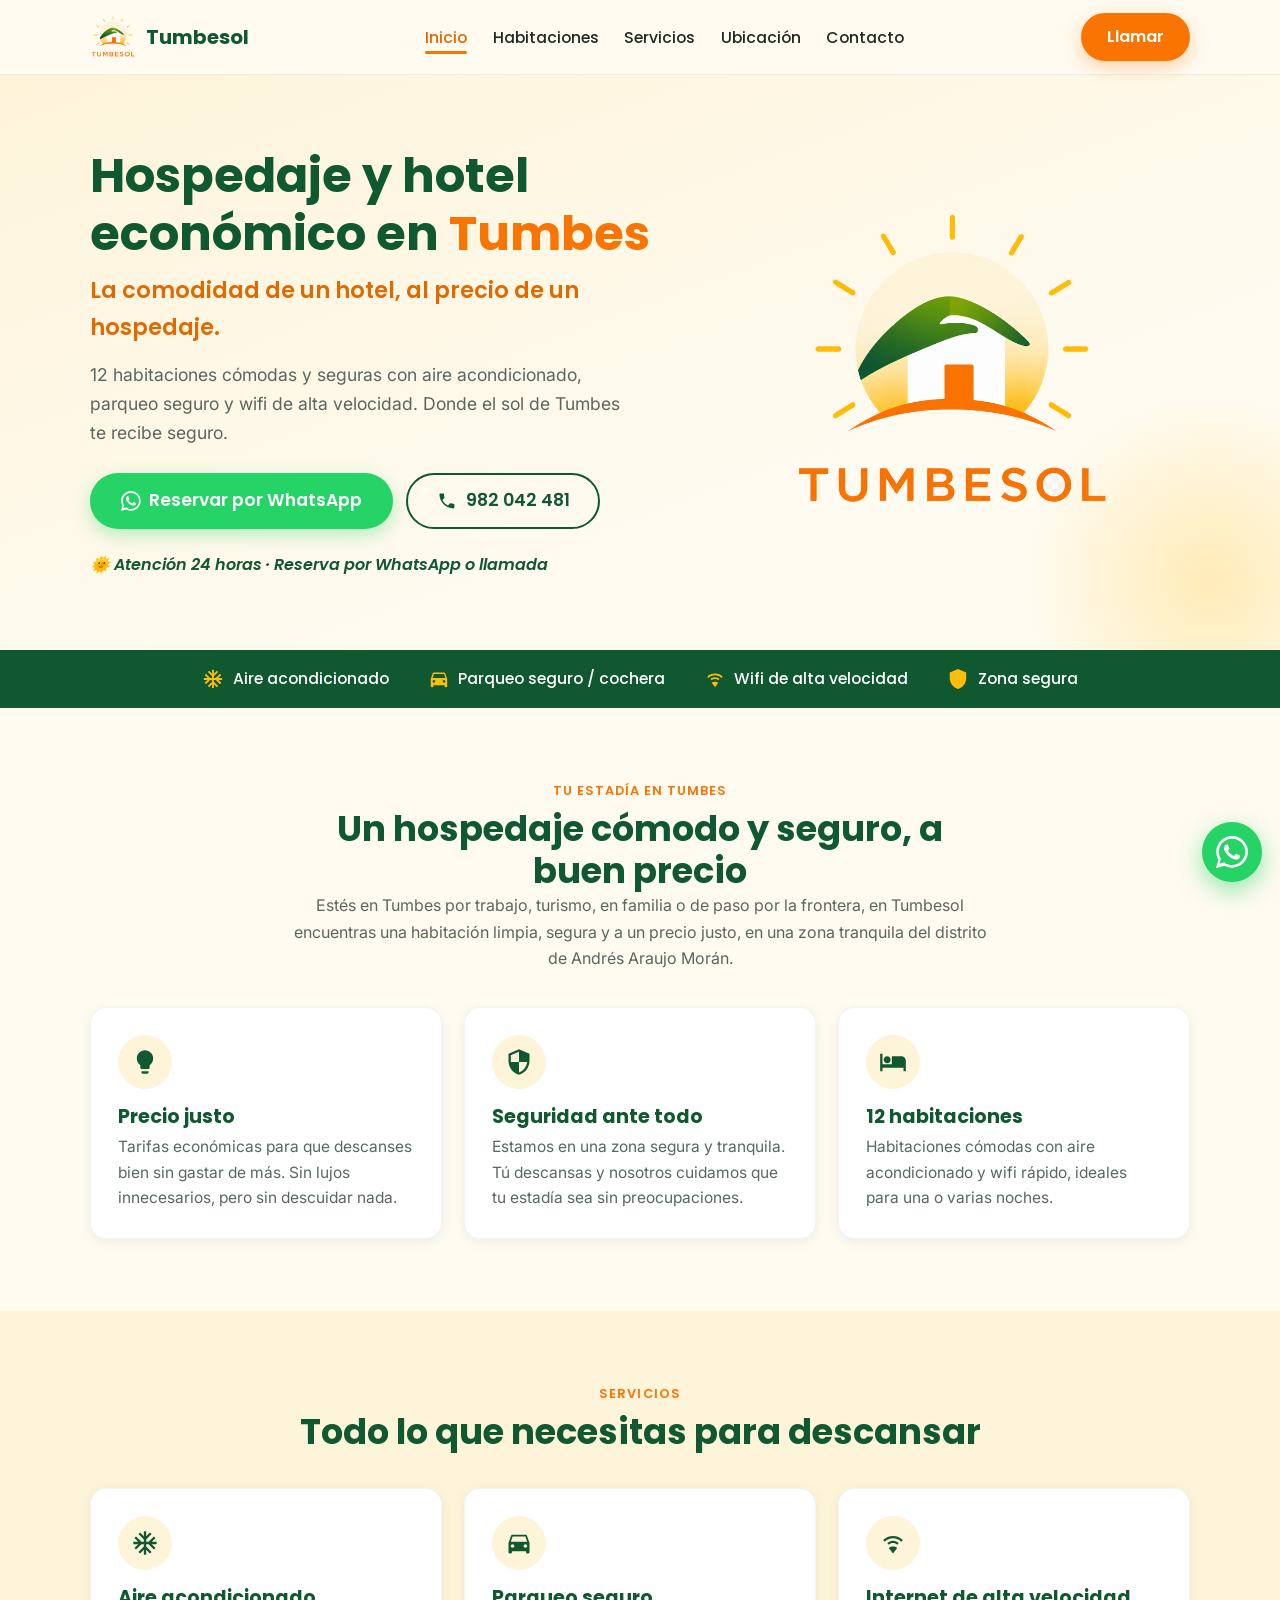
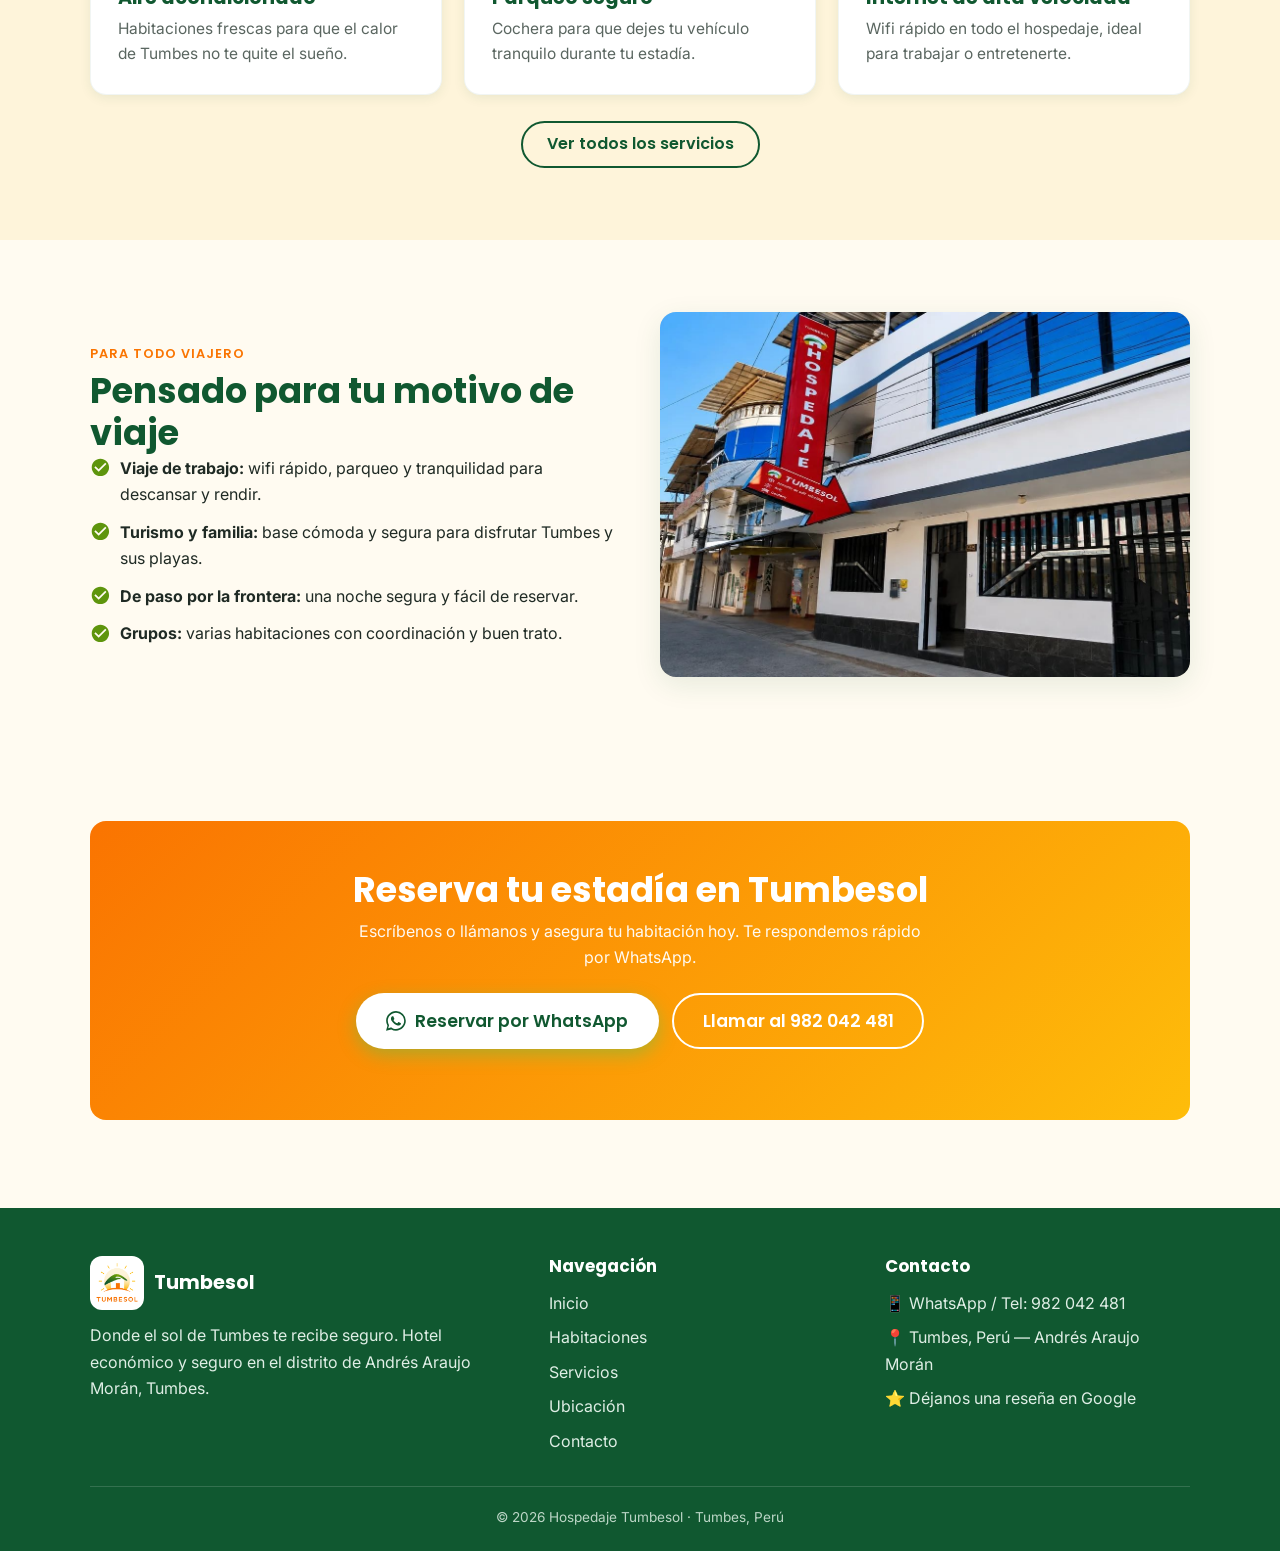
==== index.html @ b4fc96c8 "Add files via upload" ====
<!DOCTYPE html>
<html lang="es-PE">
<head>
<meta charset="UTF-8">
<meta name="viewport" content="width=device-width, initial-scale=1.0">
<title>Hospedaje Tumbesol — Hotel económico y seguro en Tumbes</title>
<meta name="description" content="Hospedaje Tumbesol: hotel económico en Tumbes con aire acondicionado, parqueo seguro (cochera) y wifi de alta velocidad. 12 habitaciones cómodas en zona segura. Reserva por WhatsApp.">
<link rel="canonical" href="https://tumbesol.com/">
<meta name="robots" content="index,follow">
<meta name="theme-color" content="#FA7401">

<!-- Open Graph / redes -->
<meta property="og:type" content="business.business">
<meta property="og:title" content="Hospedaje Tumbesol — Hotel económico y seguro en Tumbes">
<meta property="og:description" content="Hotel económico en Tumbes con aire acondicionado, parqueo seguro y wifi de alta velocidad. Reserva fácil por WhatsApp.">
<meta property="og:url" content="https://tumbesol.com/">
<meta property="og:image" content="https://tumbesol.com/img/og-image.jpg">
<meta property="og:locale" content="es_PE">
<meta property="og:site_name" content="Hospedaje Tumbesol">
<meta name="twitter:card" content="summary_large_image">

<!-- Iconos -->
<link rel="icon" href="img/favicon.ico" sizes="any">
<link rel="icon" type="image/png" href="img/favicon-32.png" sizes="32x32">
<link rel="apple-touch-icon" href="img/favicon-180.png">
<link rel="manifest" href="site.webmanifest">

<!-- Tipografías -->
<link rel="preconnect" href="https://fonts.googleapis.com">
<link rel="preconnect" href="https://fonts.gstatic.com" crossorigin>
<link href="https://fonts.googleapis.com/css2?family=Inter:wght@400;500;600&family=Poppins:wght@500;600;700&display=swap" rel="stylesheet">
<link rel="stylesheet" href="css/styles.css">

<!-- Datos estructurados: hospedaje local -->
<script type="application/ld+json">
{
  "@context": "https://schema.org",
  "@type": "LodgingBusiness",
  "@id": "https://tumbesol.com/#hospedaje",
  "name": "Hospedaje Tumbesol",
  "alternateName": "Hotel Tumbesol",
  "description": "Hotel económico y seguro en Tumbes (distrito Andrés Araujo Morán) con aire acondicionado, parqueo seguro y wifi de alta velocidad. 12 habitaciones cómodas.",
  "url": "https://tumbesol.com/",
  "telephone": "+51982042481",
  "email": "tumbesolhospedaje@gmail.com",
  "image": "https://tumbesol.com/img/og-image.jpg",
  "logo": "https://tumbesol.com/img/tumbesol-logo.png",
  "priceRange": "S/ 60 - S/ 100",
  "currenciesAccepted": "PEN",
  "address": {
    "@type": "PostalAddress",
    "streetAddress": "Mz. 1 Lte. 14, Urb. Andrés Araujo Morán",
    "addressLocality": "Tumbes",
    "addressRegion": "Tumbes",
    "addressCountry": "PE"
  },
  "geo": { "@type": "GeoCoordinates", "latitude": -3.5544989, "longitude": -80.4290921 },
  "hasMap": "https://www.google.com/maps?cid=12708466618354798694",
  "numberOfRooms": 12,
  "checkinTime": "14:00",
  "checkoutTime": "12:00",
  "openingHoursSpecification": {
    "@type": "OpeningHoursSpecification",
    "dayOfWeek": ["Monday","Tuesday","Wednesday","Thursday","Friday","Saturday","Sunday"],
    "opens": "00:00",
    "closes": "23:59"
  },
  "amenityFeature": [
    { "@type": "LocationFeatureSpecification", "name": "Aire acondicionado", "value": true },
    { "@type": "LocationFeatureSpecification", "name": "Estacionamiento / cochera", "value": true },
    { "@type": "LocationFeatureSpecification", "name": "Wi-Fi de alta velocidad", "value": true }
  ]
}
</script>
</head>
<body>

<!-- ===== Header ===== -->
<header class="site-header">
  <div class="container nav">
    <a class="brand" href="index.html">
      <img src="img/tumbesol-logo.png" alt="Logo de Hospedaje Tumbesol">
      <span>Tumbesol</span>
    </a>
    <nav>
      <ul class="nav-links" id="menu">
        <li><a href="index.html" class="active">Inicio</a></li>
        <li><a href="habitaciones.html">Habitaciones</a></li>
        <li><a href="servicios.html">Servicios</a></li>
        <li><a href="ubicacion.html">Ubicación</a></li>
        <li><a href="contacto.html">Contacto</a></li>
      </ul>
    </nav>
    <div class="nav-cta">
      <a class="btn btn-call" href="tel:+51982042481">Llamar</a>
      <button class="nav-toggle" aria-label="Abrir menú" aria-expanded="false" aria-controls="menu">
        <span></span><span></span><span></span>
      </button>
    </div>
  </div>
</header>

<!-- ===== Hero ===== -->
<section class="hero">
  <div class="container hero-grid">
    <div>
      <h1>Hospedaje y hotel económico en <span>Tumbes</span></h1>
      <p class="tagline">La comodidad de un hotel, al precio de un hospedaje.</p>
      <p class="lead">12 habitaciones cómodas y seguras con aire acondicionado, parqueo seguro y wifi de alta velocidad. Donde el sol de Tumbes te recibe seguro.</p>
      <div class="hero-cta">
        <a class="btn btn-wa btn-lg" href="https://wa.me/51982042481?text=Hola,%20quiero%20reservar%20una%20habitaci%C3%B3n%20en%20Tumbesol" target="_blank" rel="noopener">
          <svg viewBox="0 0 24 24"><path d="M.057 24l1.687-6.163a11.867 11.867 0 0 1-1.587-5.946C.16 5.335 5.495 0 12.05 0a11.817 11.817 0 0 1 8.413 3.488 11.824 11.824 0 0 1 3.48 8.414c-.003 6.557-5.338 11.892-11.893 11.892a11.9 11.9 0 0 1-5.688-1.448L.057 24zm6.597-3.807c1.676.995 3.276 1.591 5.392 1.592 5.448 0 9.886-4.434 9.889-9.885.002-5.462-4.415-9.89-9.881-9.892-5.452 0-9.887 4.434-9.889 9.884a9.86 9.86 0 0 0 1.51 5.26l-.999 3.648 3.978-1.039zm11.387-5.464c-.074-.124-.272-.198-.57-.347-.297-.149-1.758-.868-2.031-.967-.272-.099-.47-.149-.669.149-.198.297-.768.967-.941 1.165-.173.198-.347.223-.644.074-.297-.149-1.255-.462-2.39-1.475-.883-.788-1.48-1.761-1.653-2.059-.173-.297-.018-.458.13-.606.134-.133.297-.347.446-.521.151-.172.2-.296.3-.495.099-.198.05-.372-.025-.521-.075-.148-.669-1.611-.916-2.206-.242-.579-.487-.501-.669-.51l-.57-.01c-.198 0-.52.074-.792.372-.272.297-1.04 1.016-1.04 2.479 0 1.462 1.065 2.875 1.213 3.074.149.198 2.096 3.2 5.078 4.487.709.306 1.263.489 1.694.626.712.226 1.36.194 1.872.118.571-.085 1.758-.719 2.006-1.413.248-.695.248-1.29.173-1.414z"/></svg>
          Reservar por WhatsApp
        </a>
        <a class="btn btn-outline btn-lg" href="tel:+51982042481">
          <svg viewBox="0 0 24 24"><path d="M6.62 10.79c1.44 2.83 3.76 5.14 6.59 6.59l2.2-2.2c.27-.27.67-.36 1.02-.24 1.12.37 2.33.57 3.57.57.55 0 1 .45 1 1V20c0 .55-.45 1-1 1-9.39 0-17-7.61-17-17 0-.55.45-1 1-1h3.5c.55 0 1 .45 1 1 0 1.25.2 2.45.57 3.57.11.35.03.74-.25 1.02l-2.2 2.18z"/></svg>
          982 042 481
        </a>
      </div>
      <span class="eslogan">🌞 Atención 24 horas · Reserva por WhatsApp o llamada</span>
    </div>
    <img class="hero-logo" src="img/tumbesol-logo.png" alt="Hospedaje Tumbesol — sol, casa y naturaleza de Tumbes" width="330" height="330">
  </div>
</section>

<!-- ===== Franja de confianza ===== -->
<div class="badges">
  <div class="container">
    <span class="badge"><svg viewBox="0 0 24 24"><path d="M22 11h-4.17l3.24-3.24-1.41-1.42L15 11h-2V9l4.66-4.66-1.42-1.41L13 6.17V2h-2v4.17L7.76 2.93 6.34 4.34 11 9v2H9L4.34 6.34 2.93 7.76 6.17 11H2v2h4.17l-3.24 3.24 1.41 1.42L9 13h2v2l-4.66 4.66 1.42 1.41L11 17.83V22h2v-4.17l3.24 3.24 1.42-1.41L13 15v-2h2l4.66 4.66 1.41-1.42L17.83 13H22z"/></svg> Aire acondicionado</span>
    <span class="badge"><svg viewBox="0 0 24 24"><path d="M18.92 6.01C18.72 5.42 18.16 5 17.5 5h-11c-.66 0-1.21.42-1.42 1.01L3 12v8c0 .55.45 1 1 1h1c.55 0 1-.45 1-1v-1h12v1c0 .55.45 1 1 1h1c.55 0 1-.45 1-1v-8l-2.08-5.99zM6.5 16c-.83 0-1.5-.67-1.5-1.5S5.67 13 6.5 13s1.5.67 1.5 1.5S7.33 16 6.5 16zm11 0c-.83 0-1.5-.67-1.5-1.5s.67-1.5 1.5-1.5 1.5.67 1.5 1.5-.67 1.5-1.5 1.5zM5 11l1.5-4.5h11L19 11H5z"/></svg> Parqueo seguro / cochera</span>
    <span class="badge"><svg viewBox="0 0 24 24"><path d="M12 21l3.6-4.8c-1.06-.8-2.32-1.2-3.6-1.2s-2.54.4-3.6 1.2L12 21zm0-15c-3.31 0-6.31 1.34-8.49 3.51l1.41 1.41C6.67 9.16 9.18 8 12 8s5.33 1.16 7.08 2.93l1.41-1.41C18.31 7.34 15.31 6 12 6zm0 4c-1.93 0-3.68.78-4.95 2.05l1.42 1.42C9.34 12.55 10.6 12 12 12s2.66.55 3.54 1.46l1.42-1.42C15.68 10.78 13.93 10 12 10z"/></svg> Wifi de alta velocidad</span>
    <span class="badge"><svg viewBox="0 0 24 24"><path d="M12 1L3 5v6c0 5.55 3.84 10.74 9 12 5.16-1.26 9-6.45 9-12V5l-9-4z"/></svg> Zona segura</span>
  </div>
</div>

<!-- ===== Intro ===== -->
<section>
  <div class="container section-head">
    <span class="kicker">Tu estadía en Tumbes</span>
    <h2>Un hospedaje cómodo y seguro, a buen precio</h2>
    <p>Estés en Tumbes por trabajo, turismo, en familia o de paso por la frontera, en Tumbesol encuentras una habitación limpia, segura y a un precio justo, en una zona tranquila del distrito de Andrés Araujo Morán.</p>
  </div>
  <div class="container grid grid-3">
    <article class="card">
      <div class="ic"><svg viewBox="0 0 24 24"><path d="M9 21c0 .55.45 1 1 1h4c.55 0 1-.45 1-1v-1H9v1zm3-19C8.14 2 5 5.14 5 9c0 2.38 1.19 4.47 3 5.74V17c0 .55.45 1 1 1h6c.55 0 1-.45 1-1v-2.26c1.81-1.27 3-3.36 3-5.74 0-3.86-3.14-7-7-7z"/></svg></div>
      <h3>Precio justo</h3>
      <p>Tarifas económicas para que descanses bien sin gastar de más. Sin lujos innecesarios, pero sin descuidar nada.</p>
    </article>
    <article class="card">
      <div class="ic"><svg viewBox="0 0 24 24"><path d="M12 1L3 5v6c0 5.55 3.84 10.74 9 12 5.16-1.26 9-6.45 9-12V5l-9-4zm0 10.99h7c-.53 4.12-3.28 7.79-7 8.94V12H5V6.3l7-3.11v8.8z"/></svg></div>
      <h3>Seguridad ante todo</h3>
      <p>Estamos en una zona segura y tranquila. Tú descansas y nosotros cuidamos que tu estadía sea sin preocupaciones.</p>
    </article>
    <article class="card">
      <div class="ic"><svg viewBox="0 0 24 24"><path d="M7 13c1.66 0 3-1.34 3-3S8.66 7 7 7s-3 1.34-3 3 1.34 3 3 3zm12-6h-8v7H3V5H1v15h2v-3h18v3h2v-9c0-2.21-1.79-4-4-4z"/></svg></div>
      <h3>12 habitaciones</h3>
      <p>Habitaciones cómodas con aire acondicionado y wifi rápido, ideales para una o varias noches.</p>
    </article>
  </div>
</section>

<!-- ===== Servicios resumen ===== -->
<section class="bg-crema">
  <div class="container section-head">
    <span class="kicker">Servicios</span>
    <h2>Todo lo que necesitas para descansar</h2>
  </div>
  <div class="container grid grid-3">
    <article class="card">
      <div class="ic"><svg viewBox="0 0 24 24"><path d="M22 11h-4.17l3.24-3.24-1.41-1.42L15 11h-2V9l4.66-4.66-1.42-1.41L13 6.17V2h-2v4.17L7.76 2.93 6.34 4.34 11 9v2H9L4.34 6.34 2.93 7.76 6.17 11H2v2h4.17l-3.24 3.24 1.41 1.42L9 13h2v2l-4.66 4.66 1.42 1.41L11 17.83V22h2v-4.17l3.24 3.24 1.42-1.41L13 15v-2h2l4.66 4.66 1.41-1.42L17.83 13H22z"/></svg></div>
      <h3>Aire acondicionado</h3>
      <p>Habitaciones frescas para que el calor de Tumbes no te quite el sueño.</p>
    </article>
    <article class="card">
      <div class="ic"><svg viewBox="0 0 24 24"><path d="M18.92 6.01C18.72 5.42 18.16 5 17.5 5h-11c-.66 0-1.21.42-1.42 1.01L3 12v8c0 .55.45 1 1 1h1c.55 0 1-.45 1-1v-1h12v1c0 .55.45 1 1 1h1c.55 0 1-.45 1-1v-8l-2.08-5.99zM6.5 16c-.83 0-1.5-.67-1.5-1.5S5.67 13 6.5 13s1.5.67 1.5 1.5S7.33 16 6.5 16zm11 0c-.83 0-1.5-.67-1.5-1.5s.67-1.5 1.5-1.5 1.5.67 1.5 1.5-.67 1.5-1.5 1.5zM5 11l1.5-4.5h11L19 11H5z"/></svg></div>
      <h3>Parqueo seguro</h3>
      <p>Cochera para que dejes tu vehículo tranquilo durante tu estadía.</p>
    </article>
    <article class="card">
      <div class="ic"><svg viewBox="0 0 24 24"><path d="M12 21l3.6-4.8c-1.06-.8-2.32-1.2-3.6-1.2s-2.54.4-3.6 1.2L12 21zm0-15c-3.31 0-6.31 1.34-8.49 3.51l1.41 1.41C6.67 9.16 9.18 8 12 8s5.33 1.16 7.08 2.93l1.41-1.41C18.31 7.34 15.31 6 12 6zm0 4c-1.93 0-3.68.78-4.95 2.05l1.42 1.42C9.34 12.55 10.6 12 12 12s2.66.55 3.54 1.46l1.42-1.42C15.68 10.78 13.93 10 12 10z"/></svg></div>
      <h3>Internet de alta velocidad</h3>
      <p>Wifi rápido en todo el hospedaje, ideal para trabajar o entretenerte.</p>
    </article>
  </div>
  <div class="container text-center" style="margin-top:1.6rem">
    <a class="btn btn-outline" href="servicios.html">Ver todos los servicios</a>
  </div>
</section>

<!-- ===== Para quién ===== -->
<section>
  <div class="container split">
    <div>
      <span class="kicker">Para todo viajero</span>
      <h2>Pensado para tu motivo de viaje</h2>
      <ul class="checklist">
        <li><svg viewBox="0 0 24 24"><path d="M12 2C6.48 2 2 6.48 2 12s4.48 10 10 10 10-4.48 10-10S17.52 2 12 2zm-2 15l-5-5 1.41-1.41L10 14.17l7.59-7.59L19 8l-9 9z"/></svg> <span><strong>Viaje de trabajo:</strong> wifi rápido, parqueo y tranquilidad para descansar y rendir.</span></li>
        <li><svg viewBox="0 0 24 24"><path d="M12 2C6.48 2 2 6.48 2 12s4.48 10 10 10 10-4.48 10-10S17.52 2 12 2zm-2 15l-5-5 1.41-1.41L10 14.17l7.59-7.59L19 8l-9 9z"/></svg> <span><strong>Turismo y familia:</strong> base cómoda y segura para disfrutar Tumbes y sus playas.</span></li>
        <li><svg viewBox="0 0 24 24"><path d="M12 2C6.48 2 2 6.48 2 12s4.48 10 10 10 10-4.48 10-10S17.52 2 12 2zm-2 15l-5-5 1.41-1.41L10 14.17l7.59-7.59L19 8l-9 9z"/></svg> <span><strong>De paso por la frontera:</strong> una noche segura y fácil de reservar.</span></li>
        <li><svg viewBox="0 0 24 24"><path d="M12 2C6.48 2 2 6.48 2 12s4.48 10 10 10 10-4.48 10-10S17.52 2 12 2zm-2 15l-5-5 1.41-1.41L10 14.17l7.59-7.59L19 8l-9 9z"/></svg> <span><strong>Grupos:</strong> varias habitaciones con coordinación y buen trato.</span></li>
      </ul>
    </div>
    <div class="media-box">
      <img class="photo" src="img/fachada-hospedaje-tumbesol-tumbes.jpg" alt="Fachada del Hospedaje Tumbesol en Tumbes" loading="lazy" width="1080" height="745">
    </div>
  </div>
</section>

<!-- ===== CTA final ===== -->
<section>
  <div class="container">
    <div class="cta-band">
      <h2>Reserva tu estadía en Tumbesol</h2>
      <p>Escríbenos o llámanos y asegura tu habitación hoy. Te respondemos rápido por WhatsApp.</p>
      <div class="hero-cta" style="justify-content:center">
        <a class="btn btn-wa btn-lg" href="https://wa.me/51982042481?text=Hola,%20quiero%20reservar%20una%20habitaci%C3%B3n%20en%20Tumbesol" target="_blank" rel="noopener">
          <svg viewBox="0 0 24 24"><path d="M.057 24l1.687-6.163a11.867 11.867 0 0 1-1.587-5.946C.16 5.335 5.495 0 12.05 0a11.817 11.817 0 0 1 8.413 3.488 11.824 11.824 0 0 1 3.48 8.414c-.003 6.557-5.338 11.892-11.893 11.892a11.9 11.9 0 0 1-5.688-1.448L.057 24zm6.597-3.807c1.676.995 3.276 1.591 5.392 1.592 5.448 0 9.886-4.434 9.889-9.885.002-5.462-4.415-9.89-9.881-9.892-5.452 0-9.887 4.434-9.889 9.884a9.86 9.86 0 0 0 1.51 5.26l-.999 3.648 3.978-1.039zm11.387-5.464c-.074-.124-.272-.198-.57-.347-.297-.149-1.758-.868-2.031-.967-.272-.099-.47-.149-.669.149-.198.297-.768.967-.941 1.165-.173.198-.347.223-.644.074-.297-.149-1.255-.462-2.39-1.475-.883-.788-1.48-1.761-1.653-2.059-.173-.297-.018-.458.13-.606.134-.133.297-.347.446-.521.151-.172.2-.296.3-.495.099-.198.05-.372-.025-.521-.075-.148-.669-1.611-.916-2.206-.242-.579-.487-.501-.669-.51l-.57-.01c-.198 0-.52.074-.792.372-.272.297-1.04 1.016-1.04 2.479 0 1.462 1.065 2.875 1.213 3.074.149.198 2.096 3.2 5.078 4.487.709.306 1.263.489 1.694.626.712.226 1.36.194 1.872.118.571-.085 1.758-.719 2.006-1.413.248-.695.248-1.29.173-1.414z"/></svg>
          Reservar por WhatsApp
        </a>
        <a class="btn btn-outline btn-lg" href="tel:+51982042481">Llamar al 982 042 481</a>
      </div>
    </div>
  </div>
</section>

<!-- ===== Footer ===== -->
<footer class="site-footer">
  <div class="container">
    <div class="footer-grid">
      <div>
        <div class="footer-brand">
          <img src="img/tumbesol-logo.png" alt="Hospedaje Tumbesol">
          <strong style="font-family:'Poppins';color:#fff;font-size:1.2rem">Tumbesol</strong>
        </div>
        <p>Donde el sol de Tumbes te recibe seguro. Hotel económico y seguro en el distrito de Andrés Araujo Morán, Tumbes.</p>
      </div>
      <div>
        <h4>Navegación</h4>
        <ul class="footer-list">
          <li><a href="index.html">Inicio</a></li>
          <li><a href="habitaciones.html">Habitaciones</a></li>
          <li><a href="servicios.html">Servicios</a></li>
          <li><a href="ubicacion.html">Ubicación</a></li>
          <li><a href="contacto.html">Contacto</a></li>
        </ul>
      </div>
      <div>
        <h4>Contacto</h4>
        <ul class="footer-list">
          <li>📱 WhatsApp / Tel: <a href="tel:+51982042481">982 042 481</a></li>
          <li>📍 Tumbes, Perú — Andrés Araujo Morán</li>
          <li>⭐ <a href="https://www.google.com/maps?cid=12708466618354798694" target="_blank" rel="noopener">Déjanos una reseña en Google</a></li>
        </ul>
      </div>
    </div>
    <div class="footer-bottom">© <span id="anio">2026</span> Hospedaje Tumbesol · Tumbes, Perú</div>
  </div>
</footer>

<!-- Botón flotante WhatsApp -->
<a class="fab-wa" href="https://wa.me/51982042481?text=Hola,%20quiero%20reservar%20una%20habitaci%C3%B3n%20en%20Tumbesol" target="_blank" rel="noopener" aria-label="Escríbenos por WhatsApp">
  <svg viewBox="0 0 24 24"><path d="M.057 24l1.687-6.163a11.867 11.867 0 0 1-1.587-5.946C.16 5.335 5.495 0 12.05 0a11.817 11.817 0 0 1 8.413 3.488 11.824 11.824 0 0 1 3.48 8.414c-.003 6.557-5.338 11.892-11.893 11.892a11.9 11.9 0 0 1-5.688-1.448L.057 24zm6.597-3.807c1.676.995 3.276 1.591 5.392 1.592 5.448 0 9.886-4.434 9.889-9.885.002-5.462-4.415-9.89-9.881-9.892-5.452 0-9.887 4.434-9.889 9.884a9.86 9.86 0 0 0 1.51 5.26l-.999 3.648 3.978-1.039zm11.387-5.464c-.074-.124-.272-.198-.57-.347-.297-.149-1.758-.868-2.031-.967-.272-.099-.47-.149-.669.149-.198.297-.768.967-.941 1.165-.173.198-.347.223-.644.074-.297-.149-1.255-.462-2.39-1.475-.883-.788-1.48-1.761-1.653-2.059-.173-.297-.018-.458.13-.606.134-.133.297-.347.446-.521.151-.172.2-.296.3-.495.099-.198.05-.372-.025-.521-.075-.148-.669-1.611-.916-2.206-.242-.579-.487-.501-.669-.51l-.57-.01c-.198 0-.52.074-.792.372-.272.297-1.04 1.016-1.04 2.479 0 1.462 1.065 2.875 1.213 3.074.149.198 2.096 3.2 5.078 4.487.709.306 1.263.489 1.694.626.712.226 1.36.194 1.872.118.571-.085 1.758-.719 2.006-1.413.248-.695.248-1.29.173-1.414z"/></svg>
</a>

<script src="js/main.js"></script>
<script>document.getElementById('anio').textContent=new Date().getFullYear();</script>
</body>
</html>
---- css/styles.css ----
/* ===========================================================
   Tumbesol — Hoja de estilos
   Colores de marca exactos · tipografías Poppins/Inter
   =========================================================== */
:root{
  --naranja:#FA7401;
  --naranja-osc:#E26800;
  --verde:#105830;
  --verde-lima:#5E950D;
  --amarillo:#FEBD0A;
  --crema:#FEF4DA;
  --crema-claro:#FFFBF1;
  --texto:#1f2a24;
  --gris:#5a6660;
  --blanco:#ffffff;
  --wa:#25D366;
  --sombra:0 8px 28px rgba(16,88,48,.10);
  --sombra-sm:0 3px 12px rgba(16,88,48,.08);
  --radio:16px;
  --radio-sm:10px;
  --ancho:1140px;
}

*{box-sizing:border-box;margin:0;padding:0}
html{scroll-behavior:smooth}
body{
  font-family:'Inter',system-ui,-apple-system,Segoe UI,Roboto,sans-serif;
  color:var(--texto);
  background:var(--crema-claro);
  line-height:1.65;
  -webkit-font-smoothing:antialiased;
}
h1,h2,h3,h4{font-family:'Poppins',sans-serif;line-height:1.2;color:var(--verde);font-weight:700}
h1{font-size:clamp(1.9rem,5vw,3rem)}
h2{font-size:clamp(1.5rem,3.5vw,2.2rem)}
h3{font-size:1.2rem}
p{margin-bottom:1rem}
a{color:var(--naranja-osc);text-decoration:none}
img{max-width:100%;display:block}
.container{width:100%;max-width:var(--ancho);margin:0 auto;padding:0 20px}
.text-center{text-align:center}

/* ---------- Botones ---------- */
.btn{
  display:inline-flex;align-items:center;gap:.55rem;
  font-family:'Poppins',sans-serif;font-weight:600;font-size:1rem;
  padding:.85rem 1.5rem;border-radius:999px;border:2px solid transparent;
  cursor:pointer;transition:transform .15s ease,box-shadow .15s ease,background .15s ease;
  line-height:1;text-align:center;
}
.btn:hover{transform:translateY(-2px)}
.btn svg{width:1.15em;height:1.15em;fill:currentColor}
.btn-wa{background:var(--wa);color:#fff;box-shadow:0 6px 18px rgba(37,211,102,.35)}
.btn-wa:hover{background:#1ebe5a;color:#fff}
.btn-call{background:var(--naranja);color:#fff;box-shadow:0 6px 18px rgba(250,116,1,.32)}
.btn-call:hover{background:var(--naranja-osc);color:#fff}
.btn-outline{background:transparent;color:var(--verde);border-color:var(--verde)}
.btn-outline:hover{background:var(--verde);color:#fff}
.btn-lg{padding:1rem 1.8rem;font-size:1.08rem}

/* ---------- Header ---------- */
.site-header{
  position:sticky;top:0;z-index:50;background:rgba(255,251,241,.95);
  backdrop-filter:saturate(160%) blur(8px);
  border-bottom:1px solid rgba(16,88,48,.08);
}
.nav{display:flex;align-items:center;justify-content:space-between;height:74px}
.brand{display:flex;align-items:center;gap:.6rem;font-family:'Poppins',sans-serif;font-weight:700;color:var(--verde);font-size:1.25rem}
.brand img{height:46px;width:auto}
.nav-links{display:flex;align-items:center;gap:1.6rem;list-style:none}
.nav-links a{color:var(--texto);font-weight:500;font-family:'Poppins',sans-serif;font-size:.98rem;position:relative}
.nav-links a:hover,.nav-links a.active{color:var(--naranja-osc)}
.nav-links a.active::after{content:"";position:absolute;left:0;right:0;bottom:-6px;height:3px;background:var(--naranja);border-radius:3px}
.nav-cta{display:flex;gap:.5rem;align-items:center}
.nav-toggle{display:none;background:none;border:0;cursor:pointer;padding:.4rem}
.nav-toggle span{display:block;width:26px;height:3px;background:var(--verde);border-radius:3px;margin:5px 0;transition:.25s}

/* ---------- Hero ---------- */
.hero{
  background:linear-gradient(160deg,var(--crema) 0%,var(--crema-claro) 70%);
  position:relative;overflow:hidden;padding:clamp(2.5rem,6vw,4.5rem) 0;
}
.hero::after{content:"";position:absolute;right:-120px;bottom:-120px;width:380px;height:380px;background:radial-gradient(circle,var(--amarillo) 0%,transparent 70%);opacity:.25}
.hero-grid{display:grid;grid-template-columns:1.1fr .9fr;gap:2.5rem;align-items:center;position:relative;z-index:1}
.hero h1 span{color:var(--naranja)}
.hero .tagline{font-family:'Poppins',sans-serif;font-weight:600;font-size:clamp(1.1rem,2.4vw,1.4rem);color:var(--naranja-osc);margin:.6rem 0 .9rem}
.hero .lead{font-size:1.1rem;color:var(--gris);max-width:34rem;margin-bottom:1.6rem}
.hero-cta{display:flex;flex-wrap:wrap;gap:.8rem;margin-bottom:1.4rem}
.hero-logo{justify-self:center;max-width:330px}
.eslogan{display:inline-flex;align-items:center;gap:.5rem;font-family:'Poppins';font-style:italic;color:var(--verde);font-weight:600}

/* ---------- Franja de confianza ---------- */
.badges{background:var(--verde);color:#fff}
.badges .container{display:flex;flex-wrap:wrap;justify-content:center;gap:1.2rem 2.4rem;padding:1rem 20px}
.badge{display:flex;align-items:center;gap:.55rem;font-family:'Poppins';font-weight:500;font-size:.98rem}
.badge svg{width:1.4em;height:1.4em;fill:var(--amarillo);flex:0 0 auto}

/* ---------- Secciones ---------- */
section{padding:clamp(2.5rem,6vw,4.5rem) 0}
.section-head{max-width:46rem;margin:0 auto 2.2rem;text-align:center}
.section-head p{color:var(--gris)}
.kicker{font-family:'Poppins';font-weight:600;color:var(--naranja);text-transform:uppercase;letter-spacing:.08em;font-size:.8rem;margin-bottom:.4rem;display:block}
.bg-crema{background:var(--crema)}

/* ---------- Tarjetas ---------- */
.grid{display:grid;gap:1.4rem}
.grid-3{grid-template-columns:repeat(3,1fr)}
.grid-2{grid-template-columns:repeat(2,1fr)}
.card{background:#fff;border-radius:var(--radio);padding:1.7rem;box-shadow:var(--sombra-sm);border:1px solid rgba(16,88,48,.06);transition:transform .18s,box-shadow .18s}
.card:hover{transform:translateY(-4px);box-shadow:var(--sombra)}
.card .ic{width:54px;height:54px;border-radius:50%;display:grid;place-items:center;background:var(--crema);margin-bottom:1rem}
.card .ic svg{width:28px;height:28px;fill:var(--verde)}
.card h3{color:var(--verde);margin-bottom:.4rem}
.card p{color:var(--gris);margin:0;font-size:.97rem}

/* ---------- Lista con check ---------- */
.checklist{list-style:none;display:grid;gap:.7rem}
.checklist li{display:flex;align-items:flex-start;gap:.6rem;color:var(--texto)}
.checklist svg{width:1.3em;height:1.3em;fill:var(--verde-lima);flex:0 0 auto;margin-top:.15rem}

/* ---------- Bloque CTA ---------- */
.cta-band{background:linear-gradient(135deg,var(--naranja),var(--amarillo));color:#fff;text-align:center;border-radius:var(--radio);padding:clamp(2rem,5vw,3rem)}
.cta-band h2{color:#fff}
.cta-band p{color:rgba(255,255,255,.95);max-width:36rem;margin:.4rem auto 1.4rem}
.cta-band .btn-wa{background:#fff;color:var(--verde)}
.cta-band .btn-wa:hover{background:#f3fff8}
.cta-band .btn-outline{border-color:#fff;color:#fff}
.cta-band .btn-outline:hover{background:#fff;color:var(--naranja-osc)}

/* ---------- Split (texto + media) ---------- */
.split{display:grid;grid-template-columns:1fr 1fr;gap:2.5rem;align-items:center}
.media-box{border-radius:var(--radio);overflow:hidden;box-shadow:var(--sombra);background:var(--crema);min-height:280px}
.media-box iframe{width:100%;height:100%;min-height:340px;border:0;display:block}
.media-box .photo{width:100%;height:100%;min-height:340px;object-fit:cover;display:block}

/* ---------- Habitaciones ---------- */
.room{background:#fff;border-radius:var(--radio);overflow:hidden;box-shadow:var(--sombra-sm);border:1px solid rgba(16,88,48,.06)}
.room .ph{aspect-ratio:4/3;background:linear-gradient(135deg,var(--crema),#fff);display:grid;place-items:center;color:var(--gris);font-size:.9rem;text-align:center;padding:1rem}
.room img.room-img{width:100%;height:240px;object-fit:cover;display:block;background:var(--crema)}
.room .body{padding:1.3rem}
.room h3{margin-bottom:.5rem}
.tag{display:inline-block;background:var(--crema);color:var(--verde);font-size:.78rem;font-weight:600;padding:.25rem .6rem;border-radius:999px;margin:.15rem .25rem 0 0;font-family:'Poppins'}

/* ---------- Contacto ---------- */
.contact-grid{display:grid;grid-template-columns:1fr 1fr;gap:2rem}
.info-list{list-style:none;display:grid;gap:1.1rem}
.info-list li{display:flex;gap:.9rem;align-items:flex-start}
.info-list .ic{width:44px;height:44px;border-radius:50%;background:var(--crema);display:grid;place-items:center;flex:0 0 auto}
.info-list .ic svg{width:22px;height:22px;fill:var(--naranja)}
.info-list strong{font-family:'Poppins';color:var(--verde);display:block}
.info-list span,.info-list a{color:var(--gris)}

/* ---------- Footer ---------- */
.site-footer{background:var(--verde);color:#dfeee5;padding:3rem 0 1.4rem;margin-top:1rem}
.footer-grid{display:grid;grid-template-columns:1.4fr 1fr 1fr;gap:2rem;margin-bottom:2rem}
.site-footer h4{color:#fff;margin-bottom:.9rem;font-size:1.05rem}
.site-footer a{color:#dfeee5}
.site-footer a:hover{color:var(--amarillo)}
.footer-brand{display:flex;align-items:center;gap:.6rem;margin-bottom:.8rem}
.footer-brand img{height:54px;background:#fff;border-radius:12px;padding:5px}
.footer-list{list-style:none;display:grid;gap:.5rem}
.footer-bottom{border-top:1px solid rgba(255,255,255,.15);padding-top:1.2rem;text-align:center;font-size:.85rem;color:#bcd6c6}

/* ---------- Botón flotante WhatsApp ---------- */
.fab-wa{
  position:fixed;right:18px;bottom:18px;z-index:60;
  width:60px;height:60px;border-radius:50%;background:var(--wa);
  display:grid;place-items:center;box-shadow:0 8px 24px rgba(37,211,102,.5);
  animation:pulse 2.4s infinite;
}
.fab-wa svg{width:32px;height:32px;fill:#fff}
@keyframes pulse{0%{box-shadow:0 0 0 0 rgba(37,211,102,.5)}70%{box-shadow:0 0 0 16px rgba(37,211,102,0)}100%{box-shadow:0 0 0 0 rgba(37,211,102,0)}}

/* ---------- Aviso de placeholder ---------- */
.nota-edit{background:#fff7e6;border:1px dashed var(--naranja);color:#8a5a00;font-size:.85rem;padding:.5rem .8rem;border-radius:8px;margin:.5rem 0}

/* ---------- Responsive ---------- */
@media (max-width:880px){
  .grid-3{grid-template-columns:repeat(2,1fr)}
  .hero-grid{grid-template-columns:1fr;text-align:center}
  .hero-cta{justify-content:center}
  .hero .lead{margin-left:auto;margin-right:auto}
  .hero-logo{order:-1;max-width:230px}
  .split,.contact-grid{grid-template-columns:1fr}
  .footer-grid{grid-template-columns:1fr 1fr}
  .nav-links,.nav-cta .btn-call{display:none}
  .nav-toggle{display:block}
  .nav-links.open{
    display:flex;flex-direction:column;position:absolute;top:74px;left:0;right:0;
    background:var(--crema-claro);padding:1rem 20px 1.4rem;gap:1rem;
    box-shadow:var(--sombra);border-bottom:3px solid var(--naranja);
  }
  .nav-links.open a.active::after{display:none}
}
@media (max-width:520px){
  .grid-3,.grid-2{grid-template-columns:1fr}
  .footer-grid{grid-template-columns:1fr}
  .btn{width:100%;justify-content:center}
  .hero-cta .btn{width:100%}
}
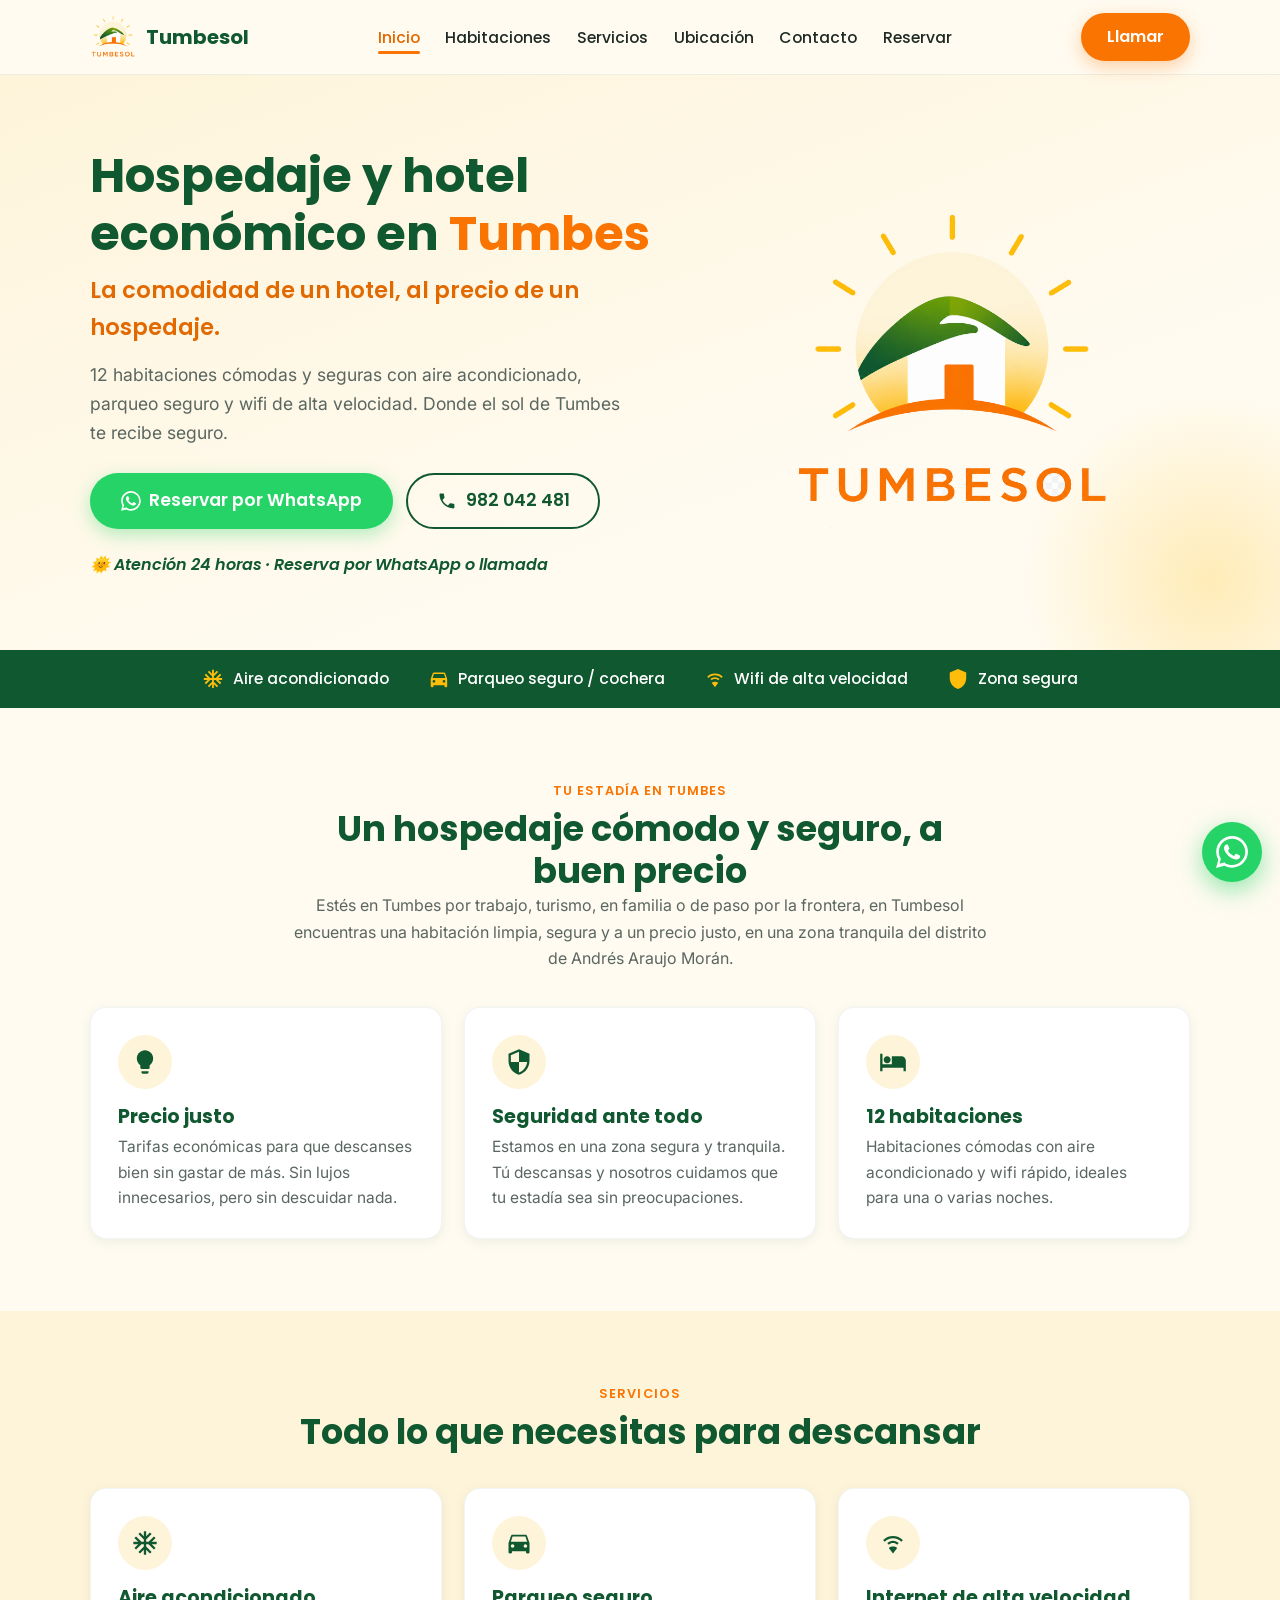
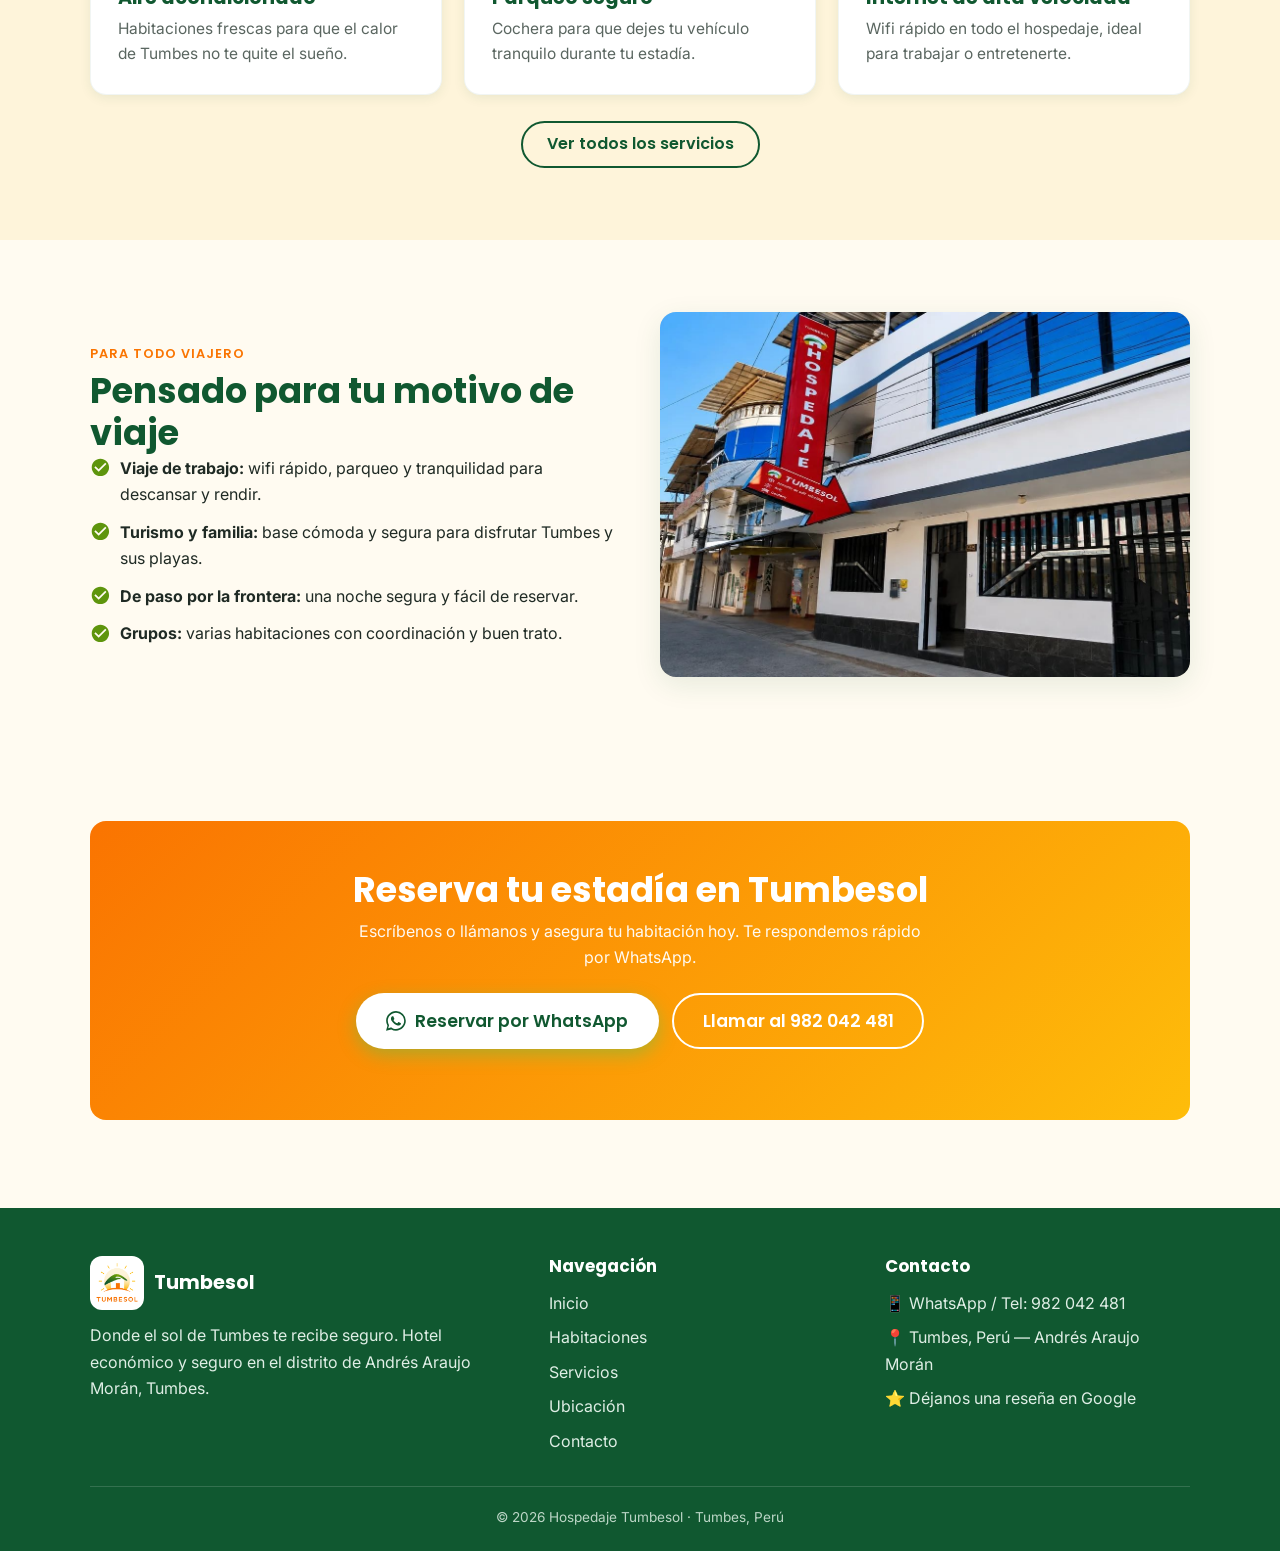
==== commit fc1bacd3: "Quitar habitación familiar y enlazar el sistema de reservas - Elimina la tarjeta "Habitación familia" ====
--- a/index.html
+++ b/index.html
@@ -89,6 +89,7 @@
         <li><a href="servicios.html">Servicios</a></li>
         <li><a href="ubicacion.html">Ubicación</a></li>
         <li><a href="contacto.html">Contacto</a></li>
+        <li><a href="https://reservas.tumbesol.com/">Reservar</a></li>
       </ul>
     </nav>
     <div class="nav-cta">
--- a/css/styles.css
+++ b/css/styles.css
@@ -136,7 +136,7 @@
 /* ---------- Habitaciones ---------- */
 .room{background:#fff;border-radius:var(--radio);overflow:hidden;box-shadow:var(--sombra-sm);border:1px solid rgba(16,88,48,.06)}
 .room .ph{aspect-ratio:4/3;background:linear-gradient(135deg,var(--crema),#fff);display:grid;place-items:center;color:var(--gris);font-size:.9rem;text-align:center;padding:1rem}
-.room img.room-img{width:100%;height:240px;object-fit:cover;display:block;background:var(--crema)}
+.room img.room-img{width:100%;height:auto;aspect-ratio:4/3;object-fit:cover;display:block;background:var(--crema)}
 .room .body{padding:1.3rem}
 .room h3{margin-bottom:.5rem}
 .tag{display:inline-block;background:var(--crema);color:var(--verde);font-size:.78rem;font-weight:600;padding:.25rem .6rem;border-radius:999px;margin:.15rem .25rem 0 0;font-family:'Poppins'}
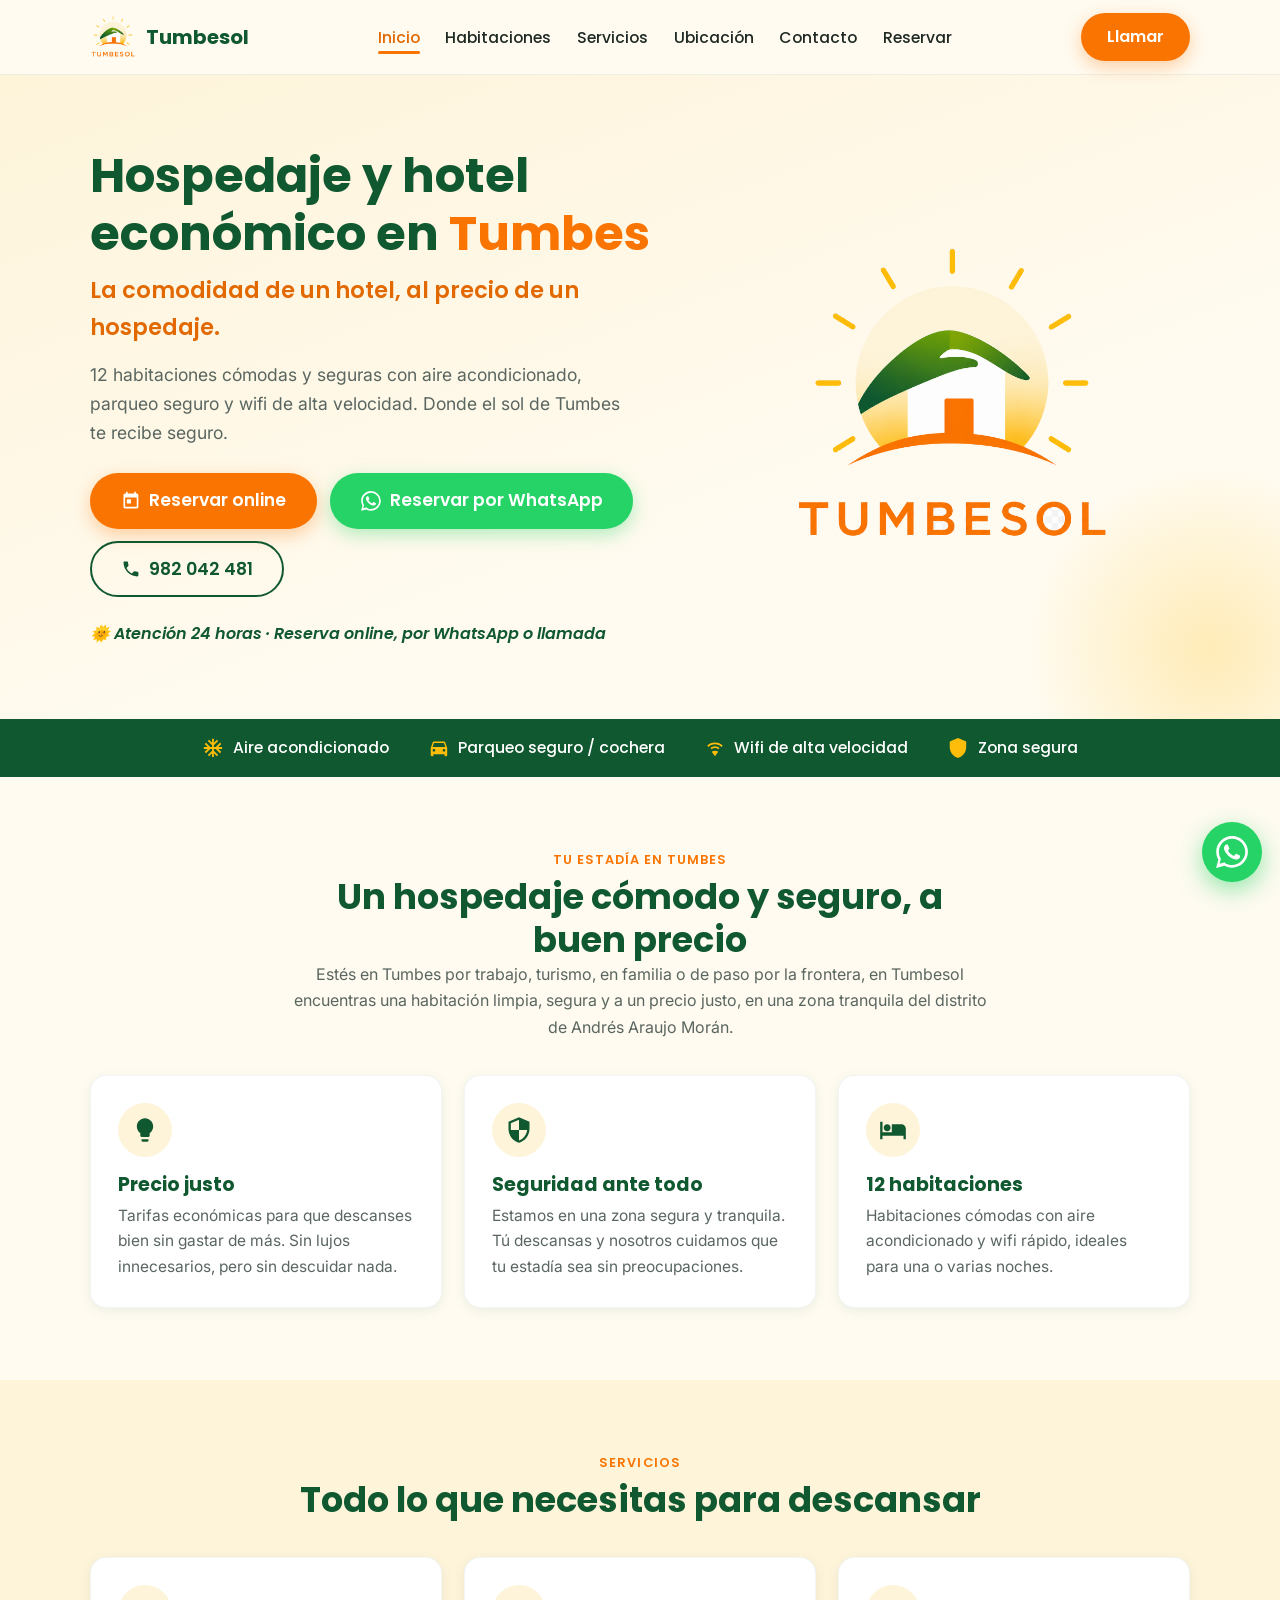
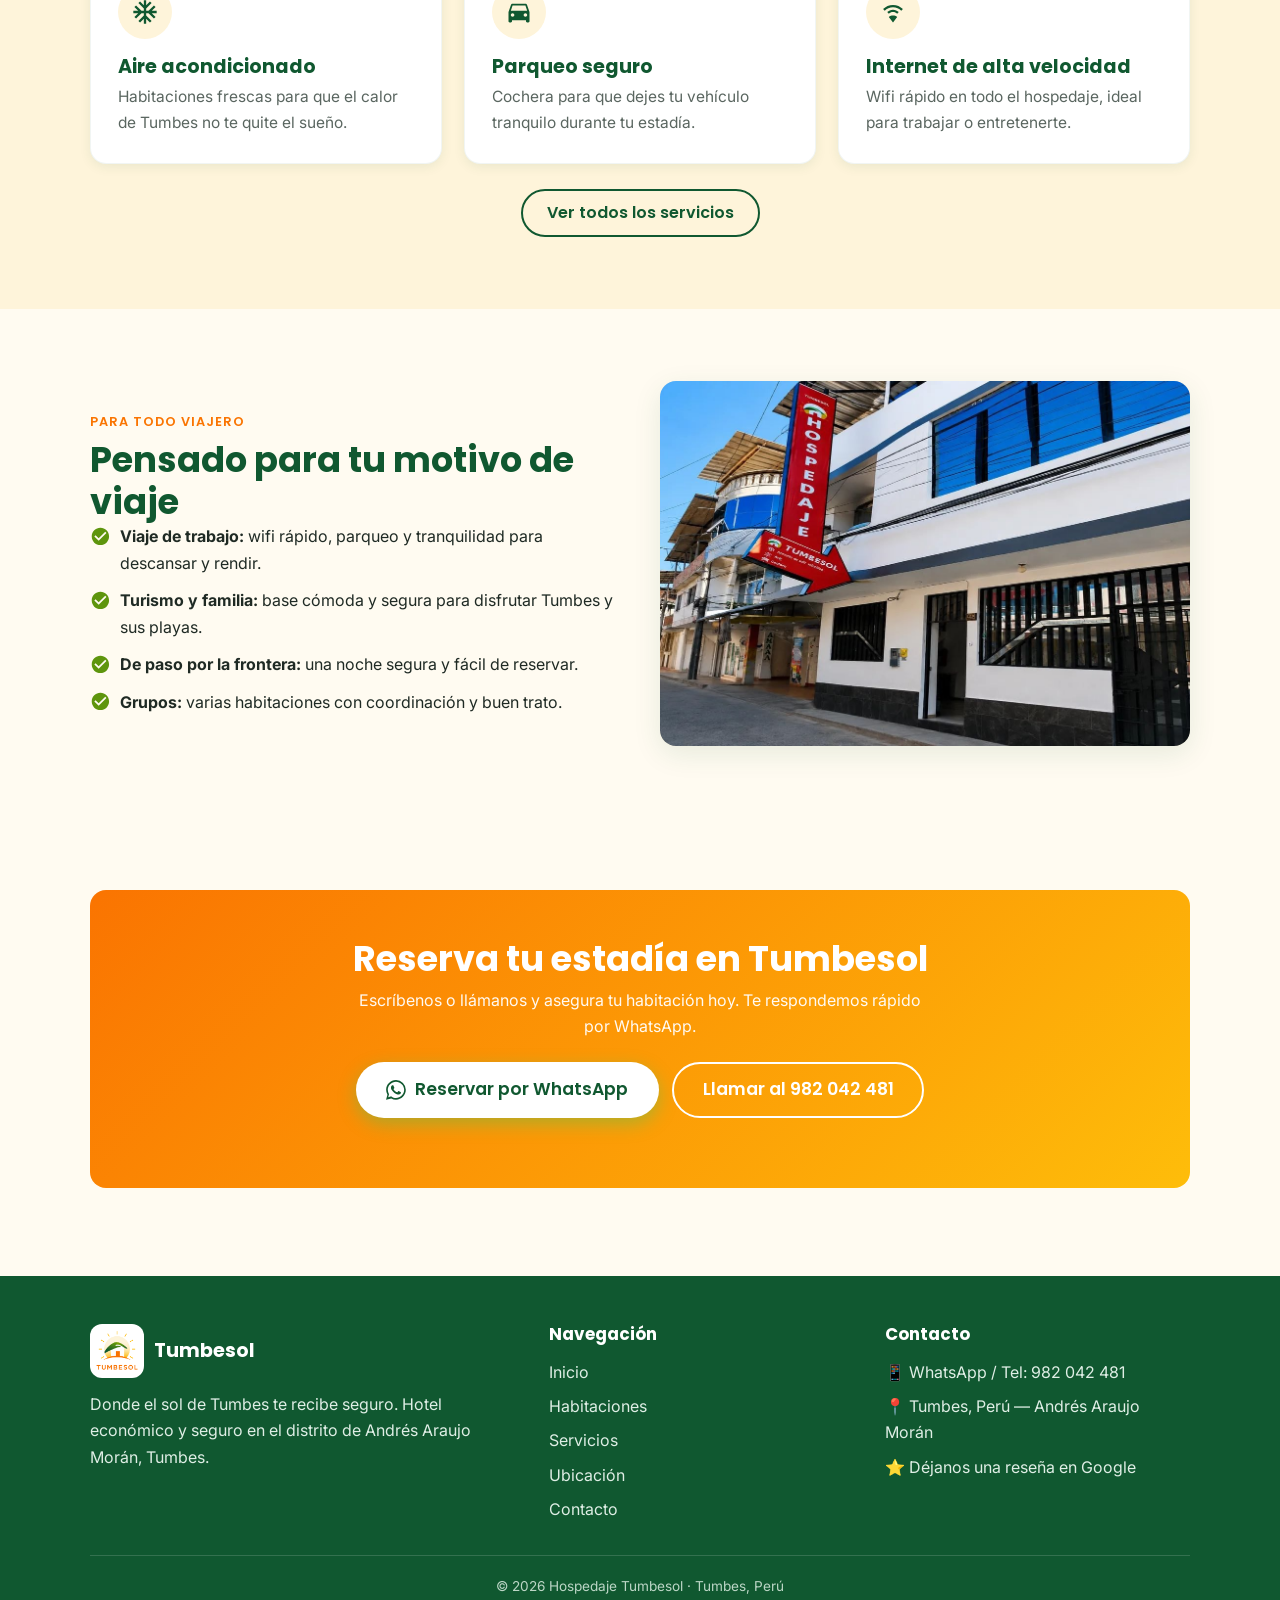
==== commit a9cf1ece: "Agregar botón "Reservar online" en la portada Botón naranja junto a WhatsApp y teléfono que lleva a " ====
--- a/index.html
+++ b/index.html
@@ -109,6 +109,10 @@
       <p class="tagline">La comodidad de un hotel, al precio de un hospedaje.</p>
       <p class="lead">12 habitaciones cómodas y seguras con aire acondicionado, parqueo seguro y wifi de alta velocidad. Donde el sol de Tumbes te recibe seguro.</p>
       <div class="hero-cta">
+        <a class="btn btn-call btn-lg" href="https://reservas.tumbesol.com/">
+          <svg viewBox="0 0 24 24"><path d="M19 3h-1V1h-2v2H8V1H6v2H5c-1.11 0-2 .9-2 2v14c0 1.1.89 2 2 2h14c1.1 0 2-.9 2-2V5c0-1.1-.9-2-2-2zm0 16H5V8h14v11zM7 10h5v5H7z"/></svg>
+          Reservar online
+        </a>
         <a class="btn btn-wa btn-lg" href="https://wa.me/51982042481?text=Hola,%20quiero%20reservar%20una%20habitaci%C3%B3n%20en%20Tumbesol" target="_blank" rel="noopener">
           <svg viewBox="0 0 24 24"><path d="M.057 24l1.687-6.163a11.867 11.867 0 0 1-1.587-5.946C.16 5.335 5.495 0 12.05 0a11.817 11.817 0 0 1 8.413 3.488 11.824 11.824 0 0 1 3.48 8.414c-.003 6.557-5.338 11.892-11.893 11.892a11.9 11.9 0 0 1-5.688-1.448L.057 24zm6.597-3.807c1.676.995 3.276 1.591 5.392 1.592 5.448 0 9.886-4.434 9.889-9.885.002-5.462-4.415-9.89-9.881-9.892-5.452 0-9.887 4.434-9.889 9.884a9.86 9.86 0 0 0 1.51 5.26l-.999 3.648 3.978-1.039zm11.387-5.464c-.074-.124-.272-.198-.57-.347-.297-.149-1.758-.868-2.031-.967-.272-.099-.47-.149-.669.149-.198.297-.768.967-.941 1.165-.173.198-.347.223-.644.074-.297-.149-1.255-.462-2.39-1.475-.883-.788-1.48-1.761-1.653-2.059-.173-.297-.018-.458.13-.606.134-.133.297-.347.446-.521.151-.172.2-.296.3-.495.099-.198.05-.372-.025-.521-.075-.148-.669-1.611-.916-2.206-.242-.579-.487-.501-.669-.51l-.57-.01c-.198 0-.52.074-.792.372-.272.297-1.04 1.016-1.04 2.479 0 1.462 1.065 2.875 1.213 3.074.149.198 2.096 3.2 5.078 4.487.709.306 1.263.489 1.694.626.712.226 1.36.194 1.872.118.571-.085 1.758-.719 2.006-1.413.248-.695.248-1.29.173-1.414z"/></svg>
           Reservar por WhatsApp
@@ -118,7 +122,7 @@
           982 042 481
         </a>
       </div>
-      <span class="eslogan">🌞 Atención 24 horas · Reserva por WhatsApp o llamada</span>
+      <span class="eslogan">🌞 Atención 24 horas · Reserva online, por WhatsApp o llamada</span>
     </div>
     <img class="hero-logo" src="img/tumbesol-logo.png" alt="Hospedaje Tumbesol — sol, casa y naturaleza de Tumbes" width="330" height="330">
   </div>
